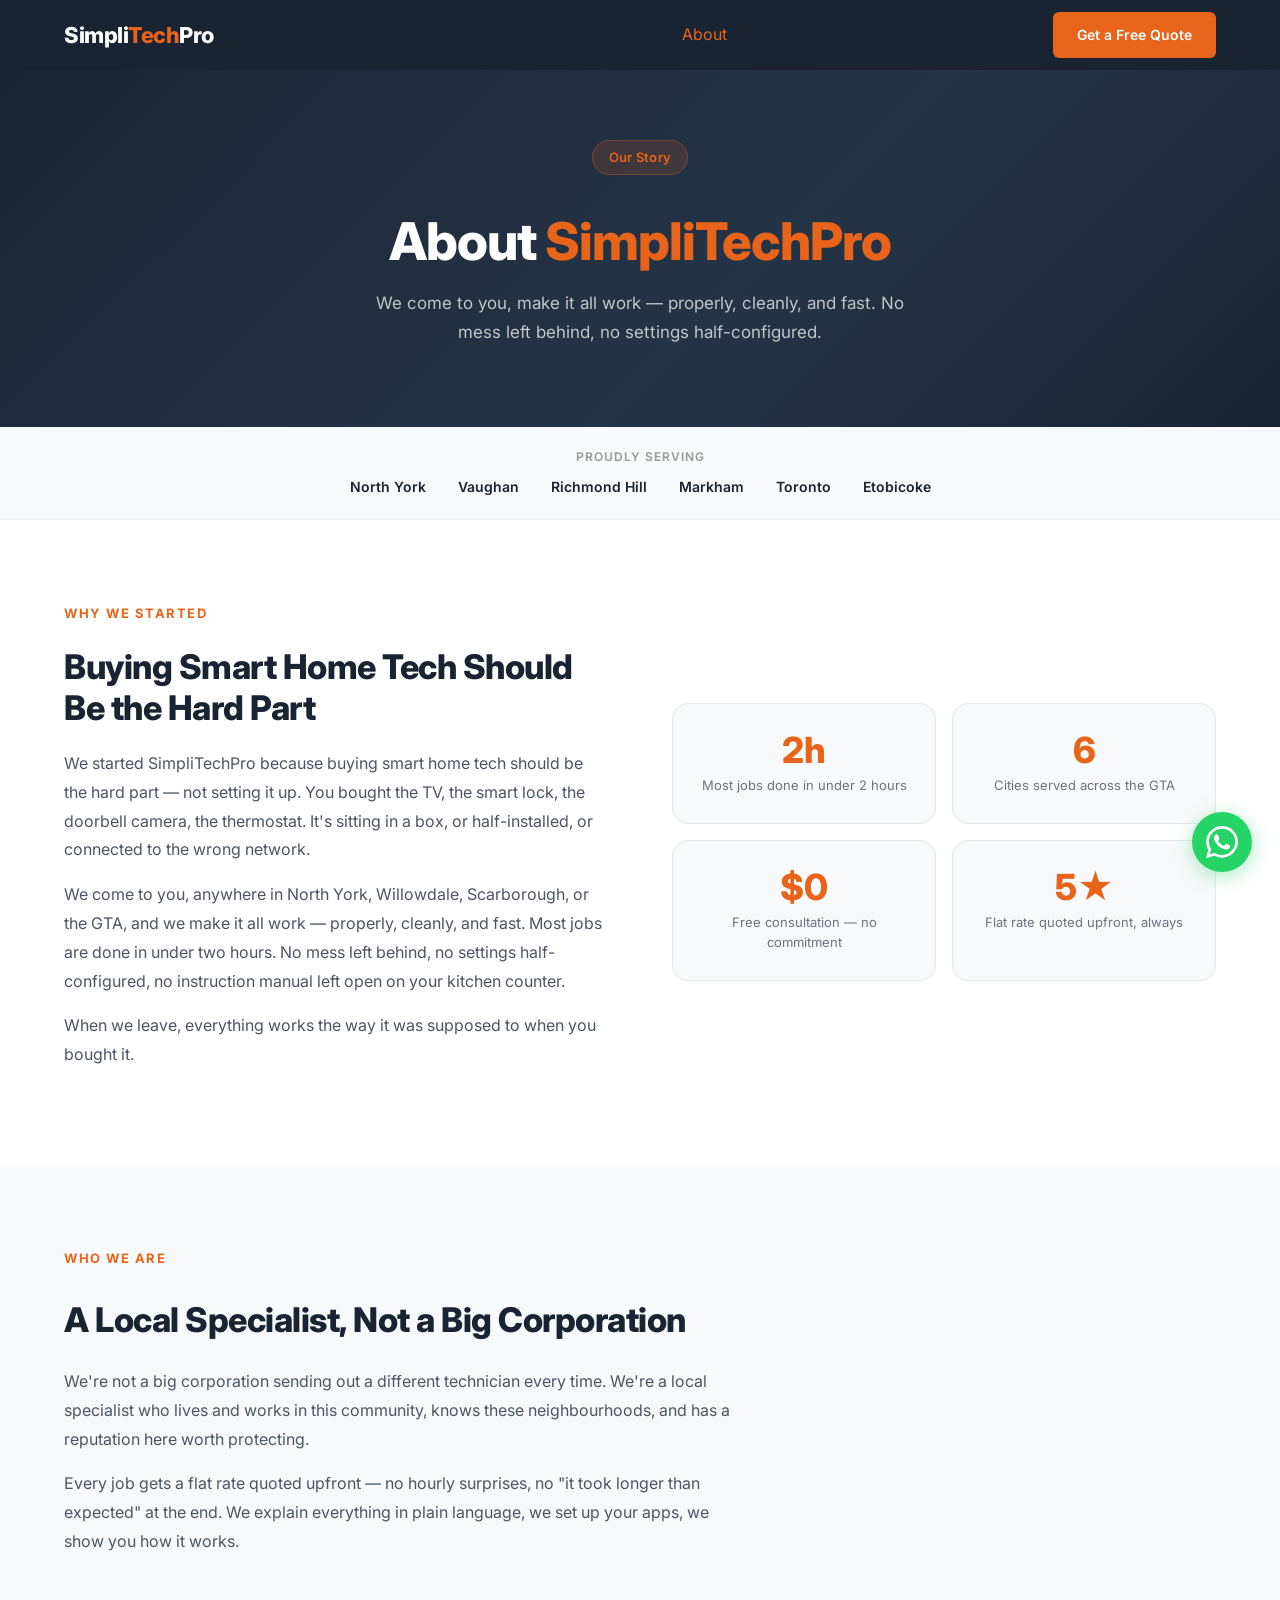
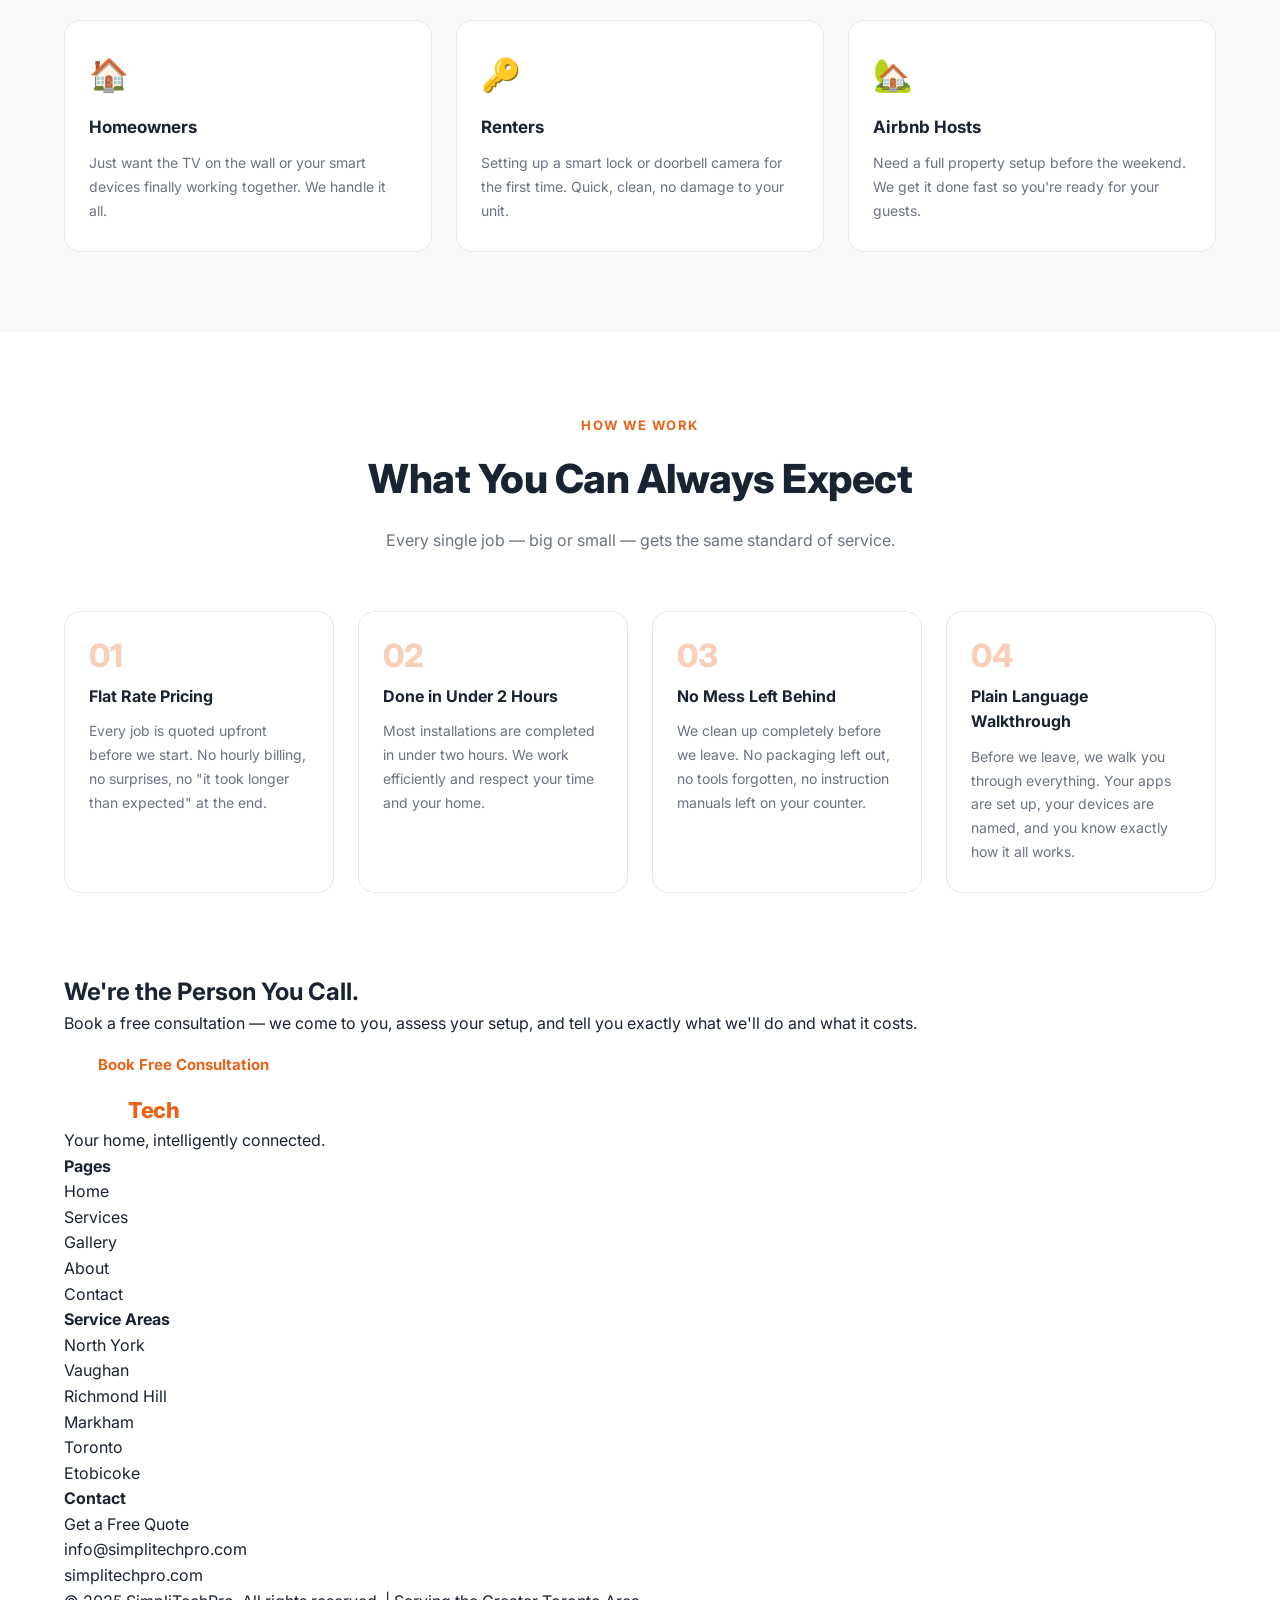
==== about.html @ 8b9590c9 "initial website build" ====
<!DOCTYPE html>
<html lang="en">
<head>
  <meta charset="UTF-8" />
  <meta name="viewport" content="width=device-width, initial-scale=1.0" />
  <title>About Us | SimpliTechPro — Smart Home Installation GTA</title>
  <meta name="description" content="SimpliTechPro is a local smart home installation specialist serving North York, Vaughan, Richmond Hill, Markham, Toronto and Etobicoke. Flat rate pricing, same-week service, no mess left behind." />
  <meta name="keywords" content="smart home installer North York, local smart home technician GTA, smart home setup Toronto, home automation specialist Vaughan" />
  <meta name="robots" content="index, follow" />
  <link rel="canonical" href="https://simplitechpro.com/about.html" />

  <!-- Open Graph -->
  <meta property="og:title" content="About SimpliTechPro | Smart Home Installation GTA" />
  <meta property="og:description" content="Local smart home installation specialist. Flat rate pricing, same-week service, no mess left behind." />
  <meta property="og:url" content="https://simplitechpro.com/about.html" />
  <meta property="og:type" content="website" />

  <!-- Google Fonts -->
  <link rel="preconnect" href="https://fonts.googleapis.com" />
  <link rel="preconnect" href="https://fonts.gstatic.com" crossorigin />
  <link href="https://fonts.googleapis.com/css2?family=Inter:wght@300;400;500;600;700;800&display=swap" rel="stylesheet" />

  <!-- Stylesheet -->
  <link rel="stylesheet" href="style.css" />

  <!-- AOS -->
  <link rel="stylesheet" href="https://unpkg.com/aos@2.3.1/dist/aos.css" />

  <!-- Google Analytics GA4 -->
  <script async src="https://www.googletagmanager.com/gtag/js?id=G-08TB02DB9P"></script>
  <script>
    window.dataLayer = window.dataLayer || [];
    function gtag(){dataLayer.push(arguments);}
    gtag('js', new Date());
    gtag('config', 'G-08TB02DB9P');
  </script>

  <!-- Local Business Schema -->
  <script type="application/ld+json">
  {
    "@context": "https://schema.org",
    "@type": "LocalBusiness",
    "name": "SimpliTechPro",
    "description": "Local smart home installation specialist serving North York, Vaughan, Richmond Hill, Markham, Toronto and Etobicoke.",
    "url": "https://simplitechpro.com",
    "telephone": "[ADD YOUR PHONE NUMBER]",
    "areaServed": ["North York","Vaughan","Richmond Hill","Markham","Toronto","Etobicoke"],
    "serviceType": "Smart Home Installation",
    "priceRange": "$$"
  }
  </script>
</head>

<body>

  <!-- ==================== NAVIGATION ==================== -->
  <header class="navbar">
    <div class="container nav-inner">
      <a href="index.html" class="logo">Simpli<span>Tech</span>Pro</a>
      <nav>
        <ul class="nav-links" id="navLinks">
          <li><a href="index.html">Home</a></li>
          <li><a href="services.html">Services</a></li>
          <li><a href="gallery.html">Gallery</a></li>
          <li><a href="about.html" class="active">About</a></li>
          <li><a href="contact.html">Contact</a></li>
        </ul>
      </nav>
      <a href="contact.html" class="btn btn-nav">Get a Free Quote</a>
      <button class="hamburger" id="hamburger" aria-label="Open menu">
        <span></span><span></span><span></span>
      </button>
    </div>
  </header>

  <!-- ==================== PAGE HERO ==================== -->
  <section class="page-hero">
    <div class="container page-hero-inner">
      <span class="hero-badge">Our Story</span>
      <h1>About <span class="accent">SimpliTechPro</span></h1>
      <p>We come to you, make it all work — properly, cleanly, and fast. No mess left behind, no settings half-configured.</p>
    </div>
  </section>

  <!-- ==================== AREAS STRIP ==================== -->
  <section class="areas">
    <div class="container">
      <p class="areas-label">Proudly Serving</p>
      <div class="areas-list">
        <span>North York</span>
        <span>Vaughan</span>
        <span>Richmond Hill</span>
        <span>Markham</span>
        <span>Toronto</span>
        <span>Etobicoke</span>
      </div>
    </div>
  </section>

  <!-- ==================== OUR STORY ==================== -->
  <section class="about-story">
    <div class="container">
      <div class="about-grid" data-aos="fade-up">

        <div class="about-text">
          <span class="section-tag">Why We Started</span>
          <h2>Buying Smart Home Tech Should Be the Hard Part</h2>
          <p>We started SimpliTechPro because buying smart home tech should be the hard part — not setting it up. You bought the TV, the smart lock, the doorbell camera, the thermostat. It's sitting in a box, or half-installed, or connected to the wrong network.</p>
          <p>We come to you, anywhere in North York, Willowdale, Scarborough, or the GTA, and we make it all work — properly, cleanly, and fast. Most jobs are done in under two hours. No mess left behind, no settings half-configured, no instruction manual left open on your kitchen counter.</p>
          <p>When we leave, everything works the way it was supposed to when you bought it.</p>
        </div>

        <div class="about-stats" data-aos="fade-up" data-aos-delay="100">
          <div class="stat-card">
            <div class="stat-number">2h</div>
            <div class="stat-label">Most jobs done in under 2 hours</div>
          </div>
          <div class="stat-card">
            <div class="stat-number">6</div>
            <div class="stat-label">Cities served across the GTA</div>
          </div>
          <div class="stat-card">
            <div class="stat-number">$0</div>
            <div class="stat-label">Free consultation — no commitment</div>
          </div>
          <div class="stat-card">
            <div class="stat-number">5★</div>
            <div class="stat-label">Flat rate quoted upfront, always</div>
          </div>
        </div>

      </div>
    </div>
  </section>

  <!-- ==================== WHO WE ARE ==================== -->
  <section class="about-who">
    <div class="container">
      <div class="about-who-inner" data-aos="fade-up">
        <div class="about-who-text">
          <span class="section-tag">Who We Are</span>
          <h2>A Local Specialist, Not a Big Corporation</h2>
          <p>We're not a big corporation sending out a different technician every time. We're a local specialist who lives and works in this community, knows these neighbourhoods, and has a reputation here worth protecting.</p>
          <p>Every job gets a flat rate quoted upfront — no hourly surprises, no "it took longer than expected" at the end. We explain everything in plain language, we set up your apps, we show you how it works.</p>
        </div>
        <div class="about-who-cards">
          <div class="who-card" data-aos="fade-up" data-aos-delay="100">
            <div class="who-icon">🏠</div>
            <h3>Homeowners</h3>
            <p>Just want the TV on the wall or your smart devices finally working together. We handle it all.</p>
          </div>
          <div class="who-card" data-aos="fade-up" data-aos-delay="200">
            <div class="who-icon">🔑</div>
            <h3>Renters</h3>
            <p>Setting up a smart lock or doorbell camera for the first time. Quick, clean, no damage to your unit.</p>
          </div>
          <div class="who-card" data-aos="fade-up" data-aos-delay="300">
            <div class="who-icon">🏡</div>
            <h3>Airbnb Hosts</h3>
            <p>Need a full property setup before the weekend. We get it done fast so you're ready for your guests.</p>
          </div>
        </div>
      </div>
    </div>
  </section>

  <!-- ==================== VALUES ==================== -->
  <section class="about-values">
    <div class="container">
      <div class="section-header">
        <span class="section-tag">How We Work</span>
        <h2>What You Can Always Expect</h2>
        <p>Every single job — big or small — gets the same standard of service.</p>
      </div>
      <div class="values-grid">
        <div class="value-card" data-aos="fade-up">
          <div class="value-num">01</div>
          <h3>Flat Rate Pricing</h3>
          <p>Every job is quoted upfront before we start. No hourly billing, no surprises, no "it took longer than expected" at the end.</p>
        </div>
        <div class="value-card" data-aos="fade-up" data-aos-delay="100">
          <div class="value-num">02</div>
          <h3>Done in Under 2 Hours</h3>
          <p>Most installations are completed in under two hours. We work efficiently and respect your time and your home.</p>
        </div>
        <div class="value-card" data-aos="fade-up" data-aos-delay="200">
          <div class="value-num">03</div>
          <h3>No Mess Left Behind</h3>
          <p>We clean up completely before we leave. No packaging left out, no tools forgotten, no instruction manuals left on your counter.</p>
        </div>
        <div class="value-card" data-aos="fade-up" data-aos-delay="300">
          <div class="value-num">04</div>
          <h3>Plain Language Walkthrough</h3>
          <p>Before we leave, we walk you through everything. Your apps are set up, your devices are named, and you know exactly how it all works.</p>
        </div>
      </div>
    </div>
  </section>

  <!-- ==================== CTA BANNER ==================== -->
  <section class="cta-banner">
    <div class="container cta-inner">
      <div>
        <h2>We're the Person You Call.</h2>
        <p>Book a free consultation — we come to you, assess your setup, and tell you exactly what we'll do and what it costs.</p>
      </div>
      <a href="contact.html" class="btn btn-white">Book Free Consultation</a>
    </div>
  </section>

  <!-- ==================== FOOTER ==================== -->
  <footer class="footer">
    <div class="container footer-inner">
      <div class="footer-brand">
        <div class="logo">Simpli<span>Tech</span>Pro</div>
        <p>Your home, intelligently connected.</p>
      </div>
      <div class="footer-links">
        <h4>Pages</h4>
        <ul>
          <li><a href="index.html">Home</a></li>
          <li><a href="services.html">Services</a></li>
          <li><a href="gallery.html">Gallery</a></li>
          <li><a href="about.html">About</a></li>
          <li><a href="contact.html">Contact</a></li>
        </ul>
      </div>
      <div class="footer-areas">
        <h4>Service Areas</h4>
        <ul>
          <li>North York</li>
          <li>Vaughan</li>
          <li>Richmond Hill</li>
          <li>Markham</li>
          <li>Toronto</li>
          <li>Etobicoke</li>
        </ul>
      </div>
      <div class="footer-contact">
        <h4>Contact</h4>
        <p><a href="contact.html">Get a Free Quote</a></p>
        <p><a href="mailto:info@simplitechpro.com">info@simplitechpro.com</a></p>
        <p>simplitechpro.com</p>
      </div>
    </div>
    <div class="footer-bottom">
      <div class="container">
        <p>© 2025 SimpliTechPro. All rights reserved. | Serving the Greater Toronto Area</p>
      </div>
    </div>
  </footer>

  <script src="https://unpkg.com/aos@2.3.1/dist/aos.js"></script>
  <script>AOS.init({ duration: 700, once: true });</script>

  <!-- WhatsApp Float Button -->
  <a href="https://wa.me/16478048245?text=Hi%20SimpliTechPro!%20I%27d%20like%20to%20get%20a%20free%20quote." class="whatsapp-float" target="_blank" aria-label="Chat on WhatsApp">
    <svg xmlns="http://www.w3.org/2000/svg" viewBox="0 0 24 24">
      <path d="M17.472 14.382c-.297-.149-1.758-.867-2.03-.967-.273-.099-.471-.148-.67.15-.197.297-.767.966-.94 1.164-.173.199-.347.223-.644.075-.297-.15-1.255-.463-2.39-1.475-.883-.788-1.48-1.761-1.653-2.059-.173-.297-.018-.458.13-.606.134-.133.298-.347.446-.52.149-.174.198-.298.298-.497.099-.198.05-.371-.025-.52-.075-.149-.669-1.612-.916-2.207-.242-.579-.487-.5-.669-.51-.173-.008-.371-.01-.57-.01-.198 0-.52.074-.792.372-.272.297-1.04 1.016-1.04 2.479 0 1.462 1.065 2.875 1.213 3.074.149.198 2.096 3.2 5.077 4.487.709.306 1.262.489 1.694.625.712.227 1.36.195 1.871.118.571-.085 1.758-.719 2.006-1.413.248-.694.248-1.289.173-1.413-.074-.124-.272-.198-.57-.347m-5.421 7.403h-.004a9.87 9.87 0 01-5.031-1.378l-.361-.214-3.741.982.998-3.648-.235-.374a9.86 9.86 0 01-1.51-5.26c.001-5.45 4.436-9.884 9.888-9.884 2.64 0 5.122 1.03 6.988 2.898a9.825 9.825 0 012.893 6.994c-.003 5.45-4.437 9.884-9.885 9.884m8.413-18.297A11.815 11.815 0 0012.05 0C5.495 0 .16 5.335.157 11.892c0 2.096.547 4.142 1.588 5.945L.057 24l6.305-1.654a11.882 11.882 0 005.683 1.448h.005c6.554 0 11.89-5.335 11.893-11.893a11.821 11.821 0 00-3.48-8.413z"/>
    </svg>
  </a>
  <div class="whatsapp-tooltip">Chat with us on WhatsApp</div>

  <script src="script.js"></script>

</body>
</html>
---- style.css ----
/* =============================================
   SimpliTechPro — Main Stylesheet
   Colors: Navy #1a2332 | Orange #E8641A
   Font: Inter (Google Fonts)
============================================= */

/* ── RESET & BASE ── */
*, *::before, *::after {
  box-sizing: border-box;
  margin: 0;
  padding: 0;
}

html {
  scroll-behavior: smooth;
}

body {
  font-family: 'Inter', sans-serif;
  background-color: #ffffff;
  color: #1a2332;
  line-height: 1.6;
  font-size: 16px;
}

a {
  text-decoration: none;
  color: inherit;
}

ul {
  list-style: none;
}

img {
  max-width: 100%;
  display: block;
}

/* ── CONTAINER ── */
.container {
  max-width: 1200px;
  margin: 0 auto;
  padding: 0 24px;
}

/* ── BUTTONS ── */
.btn {
  display: inline-block;
  padding: 14px 32px;
  border-radius: 8px;
  font-weight: 600;
  font-size: 15px;
  cursor: pointer;
  transition: all 0.3s ease;
  border: 2px solid transparent;
}

.btn-primary {
  background-color: #E8641A;
  color: #ffffff;
  border-color: #E8641A;
}

.btn-primary:hover {
  background-color: #cf5715;
  border-color: #cf5715;
  transform: translateY(-2px);
  box-shadow: 0 8px 24px rgba(232, 100, 26, 0.35);
}

.btn-outline {
  background-color: transparent;
  color: #ffffff;
  border-color: rgba(255,255,255,0.6);
}

.btn-outline:hover {
  background-color: rgba(255,255,255,0.1);
  border-color: #ffffff;
  transform: translateY(-2px);
}

.btn-nav {
  background-color: #E8641A;
  color: #ffffff;
  padding: 10px 22px;
  font-size: 14px;
  border-radius: 6px;
}

.btn-nav:hover {
  background-color: #cf5715;
  transform: translateY(-1px);
}

.btn-white {
  background-color: #ffffff;
  color: #E8641A;
  border-color: #ffffff;
  font-weight: 700;
}

.btn-white:hover {
  background-color: #f5f5f5;
  transform: translateY(-2px);
  box-shadow: 0 8px 24px rgba(0,0,0,0.15);
}

/* ── NAVBAR ── */
.navbar {
  position: fixed;
  top: 0;
  left: 0;
  right: 0;
  z-index: 1000;
  background-color: #1a2332;
  padding: 12px 0;
  transition: box-shadow 0.3s ease;
  overflow: visible;
}

.navbar.scrolled {
  box-shadow: 0 4px 24px rgba(0,0,0,0.3);
}

.nav-inner {
  display: flex;
  align-items: center;
  justify-content: space-between;
  gap: 24px;
}

.logo {
  font-size: 22px;
  font-weight: 800;
  color: #ffffff;
  letter-spacing: -0.5px;
}

.logo span {
  color: #E8641A;
}

.nav-links {
  display: flex;
  align-items: center;
  gap: 32px;
}

.nav-links {
  display: flex;
  align-items: center;
  gap: 20px;
}

.nav-links a:hover,
.nav-links a.active {
  color: #E8641A;
}

/* Hamburger */
.hamburger {
  display: none;
  flex-direction: column;
  gap: 5px;
  background: none;
  border: none;
  cursor: pointer;
  padding: 4px;
}

.hamburger span {
  display: block;
  width: 24px;
  height: 2px;
  background-color: #ffffff;
  border-radius: 2px;
  transition: all 0.3s ease;
}

.hamburger.active span:nth-child(1) {
  transform: translateY(7px) rotate(45deg);
}
.hamburger.active span:nth-child(2) {
  opacity: 0;
}
.hamburger.active span:nth-child(3) {
  transform: translateY(-7px) rotate(-45deg);
}

/* ── HERO ── */
.hero {
  background: linear-gradient(135deg, #1a2332 0%, #243447 60%, #1a2332 100%);
  padding: 140px 0 80px;
  min-height: 100vh;
  display: flex;
  align-items: center;
}

.hero-inner {
  display: grid;
  grid-template-columns: 1fr 1fr;
  gap: 60px;
  align-items: center;
}

.hero-badge {
  display: inline-block;
  background-color: rgba(232, 100, 26, 0.15);
  color: #E8641A;
  border: 1px solid rgba(232, 100, 26, 0.3);
  padding: 6px 16px;
  border-radius: 100px;
  font-size: 13px;
  font-weight: 600;
  margin-bottom: 20px;
  letter-spacing: 0.3px;
}

.hero h1 {
  font-size: clamp(36px, 5vw, 58px);
  font-weight: 800;
  color: #ffffff;
  line-height: 1.15;
  margin-bottom: 20px;
  letter-spacing: -1px;
}

.accent {
  color: #E8641A;
}

.hero-sub {
  font-size: 17px;
  color: rgba(255,255,255,0.72);
  margin-bottom: 32px;
  max-width: 480px;
  line-height: 1.7;
}

.hero-btns {
  display: flex;
  gap: 16px;
  flex-wrap: wrap;
  margin-bottom: 32px;
}

.hero-trust {
  display: flex;
  gap: 20px;
  flex-wrap: wrap;
}

.hero-trust span {
  font-size: 13px;
  color: rgba(255,255,255,0.6);
  font-weight: 500;
}

/* Hero Graphic Card */
.hero-graphic {
  display: flex;
  justify-content: center;
  align-items: center;
}

.graphic-card {
  background: rgba(255,255,255,0.05);
  border: 1px solid rgba(255,255,255,0.12);
  border-radius: 20px;
  padding: 36px;
  width: 100%;
  max-width: 340px;
  backdrop-filter: blur(10px);
}

.graphic-icon {
  font-size: 40px;
  margin-bottom: 8px;
}

.graphic-label {
  font-size: 13px;
  color: rgba(255,255,255,0.5);
  margin-bottom: 20px;
  font-weight: 500;
  text-transform: uppercase;
  letter-spacing: 0.5px;
}

.graphic-items {
  display: flex;
  flex-direction: column;
  gap: 12px;
}

.g-item {
  display: flex;
  align-items: center;
  justify-content: space-between;
  background: rgba(255,255,255,0.06);
  border-radius: 10px;
  padding: 12px 16px;
  font-size: 14px;
  color: rgba(255,255,255,0.85);
  font-weight: 500;
}

.tag {
  background-color: rgba(232, 100, 26, 0.2);
  color: #E8641A;
  font-size: 11px;
  font-weight: 700;
  padding: 3px 10px;
  border-radius: 100px;
}

/* ── SERVICE AREAS STRIP ── */
.areas {
  background-color: #f8f9fa;
  padding: 20px 0;
  border-bottom: 1px solid #eee;
}

.areas-label {
  font-size: 12px;
  font-weight: 600;
  color: #999;
  text-transform: uppercase;
  letter-spacing: 1px;
  margin-bottom: 10px;
  text-align: center;
}

.areas-list {
  display: flex;
  justify-content: center;
  flex-wrap: wrap;
  gap: 12px 32px;
}

.areas-list span {
  font-size: 14px;
  font-weight: 600;
  color: #1a2332;
}

/* ── SECTION SHARED STYLES ── */
.section-header {
  text-align: center;
  max-width: 600px;
  margin: 0 auto 56px;
}

.section-tag {
  display: inline-block;
  color: #E8641A;
  font-size: 13px;
  font-weight: 700;
  text-transform: uppercase;
  letter-spacing: 1.5px;
  margin-bottom: 12px;
}

.section-header h2 {
  font-size: clamp(28px, 4vw, 40px);
  font-weight: 800;
  color: #1a2332;
  margin-bottom: 16px;
  letter-spacing: -0.5px;
}

.section-header p {
  font-size: 16px;
  color: #6b7280;
  line-height: 1.7;
}

/* ── SERVICES ── */
.services {
  padding: 100px 0;
  background-color: #ffffff;
}

.services-grid {
  display: grid;
  grid-template-columns: repeat(3, 1fr);
  gap: 28px;
  align-items: start;
}



.service-card {
  background: #ffffff;
  border: 1px solid #e5e7eb;
  border-radius: 16px;
  padding: 32px 28px;
  transition: all 0.3s ease;
  position: relative;
  overflow: hidden;
  display: flex;
  flex-direction: column;
  height: auto;
  min-height: unset;
}

.service-card::before {
  content: '';
  position: absolute;
  top: 0;
  left: 0;
  right: 0;
  height: 3px;
  background: linear-gradient(90deg, #E8641A, #ff8c42);
  transform: scaleX(0);
  transition: transform 0.3s ease;
}

.service-card:hover {
  transform: translateY(-6px);
  box-shadow: 0 20px 48px rgba(26, 35, 50, 0.12);
  border-color: transparent;
}

.service-card:hover::before {
  transform: scaleX(1);
}

.service-icon {
  font-size: 36px;
  margin-bottom: 16px;
}

.service-card h3 {
  font-size: 18px;
  font-weight: 700;
  color: #1a2332;
  margin-bottom: 10px;
}

.service-card p {
  font-size: 14px;
  color: #6b7280;
  line-height: 1.7;
  margin-bottom: 16px;
}

.card-link {
  font-size: 14px;
  font-weight: 600;
  color: #E8641A;
  transition: gap 0.2s;
}

.card-link:hover {
  color: #cf5715;
}

.section-cta {
  text-align: center;
  margin-top: 48px;
}

/* ── WHY US ── */
.why {
  padding: 100px 0;
  background-color: #f8f9fa;
}

.why-grid {
  display: grid;
  grid-template-columns: repeat(4, 1fr);
  gap: 28px;
}

.why-card {
  background: #ffffff;
  border-radius: 16px;
  padding: 32px 24px;
  border: 1px solid #e5e7eb;
  transitio
}

/* ── RESPONSIVE — TABLET ── */
@media (max-width: 1024px) {
  .services-grid {
    grid-template-columns: repeat(2, 1fr);
    align-items: start;
  }

  .why-grid {
    grid-template-columns: repeat(2, 1fr);
  }

  .footer-inner {
    grid-template-columns: 1fr 1fr;
    gap: 36px;
  }
}

/* ── RESPONSIVE — MOBILE ── */
@media (max-width: 768px) {
  /* Navbar */
  .nav-links {
    display: none;
    position: absolute;
    top: 100%;
    left: 0;
    right: 0;
    background-color: #1a2332;
    flex-direction: column;
    padding: 24px;
    gap: 20px;
    border-top: 1px solid rgba(255,255,255,0.08);
    z-index: 999;
  }

  .nav-links.open {
    display: flex;
  }

  .hamburger {
    display: flex;
  }

  .btn-nav {
    display: none;
  }

  /* Hero */
  .hero {
    padding: 120px 0 60px;
    min-height: auto;
  }

  .hero-inner {
    grid-template-columns: 1fr;
    gap: 40px;
    text-align: center;
  }

  .hero-sub {
    margin: 0 auto 32px;
  }

  .hero-btns {
    justify-content: center;
  }

  .hero-trust {
    justify-content: center;
  }

  .hero-graphic {
    order: 1;
  }

  .graphic-card {
    max-width: 280px;
  }

  /* Services */
  .services-grid {
    grid-template-columns: repeat(2, 1fr);
    align-items: start;
  }

  /* Why */
  .why-grid {
    grid-template-columns: 1fr;
  }

  /* CTA */
  .cta-inner {
    flex-direction: column;
    text-align: center;
  }

  /* Footer */
  .footer-inner {
    grid-template-columns: 1fr;
    gap: 32px;
  }
}
/* ==================== SERVICES PAGE ==================== */
.page-hero {
  background: linear-gradient(135deg, #1a2332 0%, #243447 60%, #1a2332 100%);
  padding: 140px 0 80px;
  text-align: center;
}
.page-hero-inner { max-width: 700px; margin: 0 auto; }
.page-hero h1 { font-size: clamp(32px, 5vw, 52px); font-weight: 800; color: #ffffff; line-height: 1.2; margin: 16px 0 16px; letter-spacing: -1px; }
.page-hero p { font-size: 17px; color: rgba(255,255,255,0.72); line-height: 1.7; max-width: 560px; margin: 0 auto; }
.services-detail { padding: 80px 0; }
.svc-block { display: grid; grid-template-columns: 80px 1fr; gap: 32px; align-items: flex-start; padding: 48px 0; }
.svc-block-icon { font-size: 52px; line-height: 1; padding-top: 6px; }
.svc-block-content h2 { font-size: 28px; font-weight: 800; color: #1a2332; margin-bottom: 14px; letter-spacing: -0.5px; }
.svc-block-content > p { font-size: 16px; color: #4b5563; line-height: 1.8; margin-bottom: 28px; max-width: 680px; }
.svc-meta { display: grid; grid-template-columns: 1fr 1fr; gap: 32px; margin-bottom: 28px; background: #f8f9fa; border-radius: 14px; padding: 24px 28px; }
.svc-meta h4 { font-size: 12px; font-weight: 700; color: #9ca3af; text-transform: uppercase; letter-spacing: 1px; margin-bottom: 14px; }
.svc-list { list-style: none; display: flex; flex-direction: column; gap: 8px; }
.svc-list li { font-size: 14px; color: #374151; padding-left: 20px; position: relative; line-height: 1.5; }
.svc-list li::before { content: '✓'; position: absolute; left: 0; color: #E8641A; font-weight: 700; }
.brand-tags { display: flex; flex-wrap: wrap; gap: 8px; }
.brand-tags span { background: #ffffff; border: 1px solid #e5e7eb; color: #374151; font-size: 12px; font-weight: 600; padding: 5px 12px; border-radius: 100px; }
.svc-divider { height: 1px; background: #e5e7eb; width: 100%; }

@media (max-width: 768px) {
  .svc-block { grid-template-columns: 1fr; gap: 16px; }
  .svc-block-icon { font-size: 40px; }
  .svc-meta { grid-template-columns: 1fr; gap: 20px; }
}

/* ==================== SERVICES PAGE ==================== */
.page-hero {
  background: linear-gradient(135deg, #1a2332 0%, #243447 60%, #1a2332 100%);
  padding: 140px 0 80px;
  text-align: center;
}
.page-hero-inner { max-width: 700px; margin: 0 auto; }
.page-hero h1 { font-size: clamp(32px, 5vw, 52px); font-weight: 800; color: #ffffff; line-height: 1.2; margin: 16px 0 16px; letter-spacing: -1px; }
.page-hero p { font-size: 17px; color: rgba(255,255,255,0.72); line-height: 1.7; max-width: 560px; margin: 0 auto; }
.services-detail { padding: 80px 0; }
.svc-block { display: grid; grid-template-columns: 80px 1fr; gap: 32px; align-items: flex-start; padding: 48px 0; }
.svc-block-icon { font-size: 52px; line-height: 1; padding-top: 6px; }
.svc-block-content h2 { font-size: 28px; font-weight: 800; color: #1a2332; margin-bottom: 14px; letter-spacing: -0.5px; }
.svc-block-content > p { font-size: 16px; color: #4b5563; line-height: 1.8; margin-bottom: 28px; max-width: 680px; }
.svc-meta { display: grid; grid-template-columns: 1fr 1fr; gap: 32px; margin-bottom: 28px; background: #f8f9fa; border-radius: 14px; padding: 24px 28px; }
.svc-meta h4 { font-size: 12px; font-weight: 700; color: #9ca3af; text-transform: uppercase; letter-spacing: 1px; margin-bottom: 14px; }
.svc-list { list-style: none; display: flex; flex-direction: column; gap: 8px; }
.svc-list li { font-size: 14px; color: #374151; padding-left: 20px; position: relative; line-height: 1.5; }
.svc-list li::before { content: '✓'; position: absolute; left: 0; color: #E8641A; font-weight: 700; }
.brand-tags { display: flex; flex-wrap: wrap; gap: 8px; }
.brand-tags span { background: #ffffff; border: 1px solid #e5e7eb; color: #374151; font-size: 12px; font-weight: 600; padding: 5px 12px; border-radius: 100px; }
.svc-divider { height: 1px; background: #e5e7eb; width: 100%; }

@media (max-width: 768px) {
  .svc-block { grid-template-columns: 1fr; gap: 16px; }
  .svc-block-icon { font-size: 40px; }
  .svc-meta { grid-template-columns: 1fr; gap: 20px; }
}
/* ==================== ABOUT PAGE ==================== */
.about-story {
  padding: 80px 0;
  background: #ffffff;
}

.about-grid {
  display: grid;
  grid-template-columns: 1fr 1fr;
  gap: 64px;
  align-items: center;
}

.about-text h2 {
  font-size: clamp(24px, 3vw, 34px);
  font-weight: 800;
  color: #1a2332;
  margin: 12px 0 20px;
  letter-spacing: -0.5px;
  line-height: 1.2;
}

.about-text p {
  font-size: 16px;
  color: #4b5563;
  line-height: 1.8;
  margin-bottom: 16px;
}

.about-stats {
  display: grid;
  grid-template-columns: 1fr 1fr;
  gap: 16px;
}

.stat-card {
  background: #f8f9fa;
  border: 1px solid #e5e7eb;
  border-radius: 16px;
  padding: 28px 24px;
  text-align: center;
  transition: transform 0.3s ease;
}

.stat-card:hover {
  transform: translateY(-4px);
}

.stat-number {
  font-size: 36px;
  font-weight: 800;
  color: #E8641A;
  margin-bottom: 8px;
  line-height: 1;
}

.stat-label {
  font-size: 13px;
  color: #6b7280;
  line-height: 1.5;
}

.about-who {
  padding: 80px 0;
  background: #f8f9fa;
}

.about-who-inner {
  display: flex;
  flex-direction: column;
  gap: 48px;
}

.about-who-text h2 {
  font-size: clamp(24px, 3vw, 34px);
  font-weight: 800;
  color: #1a2332;
  margin: 12px 0 20px;
  letter-spacing: -0.5px;
}

.about-who-text p {
  font-size: 16px;
  color: #4b5563;
  line-height: 1.8;
  margin-bottom: 16px;
  max-width: 680px;
}

.about-who-cards {
  display: grid;
  grid-template-columns: repeat(3, 1fr);
  gap: 24px;
}

.who-card {
  background: #ffffff;
  border: 1px solid #e5e7eb;
  border-radius: 16px;
  padding: 28px 24px;
  transition: all 0.3s ease;
}

.who-card:hover {
  transform: translateY(-4px);
  box-shadow: 0 12px 32px rgba(26,35,50,0.08);
}

.who-icon {
  font-size: 32px;
  margin-bottom: 14px;
}

.who-card h3 {
  font-size: 17px;
  font-weight: 700;
  color: #1a2332;
  margin-bottom: 10px;
}

.who-card p {
  font-size: 14px;
  color: #6b7280;
  line-height: 1.7;
}

.about-values {
  padding: 80px 0;
  background: #ffffff;
}

.values-grid {
  display: grid;
  grid-template-columns: repeat(4, 1fr);
  gap: 24px;
}

.value-card {
  border: 1px solid #e5e7eb;
  border-radius: 16px;
  padding: 28px 24px;
  transition: all 0.3s ease;
}

.value-card:hover {
  transform: translateY(-4px);
  box-shadow: 0 12px 32px rgba(26,35,50,0.08);
}

.value-num {
  font-size: 32px;
  font-weight: 800;
  color: #E8641A;
  opacity: 0.3;
  margin-bottom: 12px;
  line-height: 1;
}

.value-card h3 {
  font-size: 16px;
  font-weight: 700;
  color: #1a2332;
  margin-bottom: 10px;
}

.value-card p {
  font-size: 14px;
  color: #6b7280;
  line-height: 1.7;
}

@media (max-width: 1024px) {
  .values-grid {
    grid-template-columns: repeat(2, 1fr);
  }
}

@media (max-width: 768px) {
  .about-grid {
    grid-template-columns: 1fr;
    gap: 40px;
  }

  .about-stats {
    grid-template-columns: 1fr 1fr;
  }

  .about-who-cards {
    grid-template-columns: 1fr;
  }

  .values-grid {
    grid-template-columns: 1fr;
  }
}

/* ==================== CONTACT / QUOTE WIZARD ==================== */
.quote-section {
  min-height: 100vh;
  background: #f8f9fa;
  padding: 100px 0 60px;
  display: flex;
  align-items: flex-start;
  justify-content: center;
}

.quote-wrap {
  background: #ffffff;
  border-radius: 20px;
  border: 1px solid #e5e7eb;
  padding: 48px;
  width: 100%;
  max-width: 680px;
  margin: 0 24px;
  box-shadow: 0 8px 40px rgba(26,35,50,0.08);
}

/* Progress bar */
.progress-bar-wrap {
  height: 4px;
  background: #e5e7eb;
  border-radius: 100px;
  margin-bottom: 40px;
  overflow: hidden;
}

.progress-bar {
  height: 100%;
  background: linear-gradient(90deg, #E8641A, #ff8c42);
  border-radius: 100px;
  width: 10%;
  transition: width 0.5s ease;
}

/* Steps */
.quote-step { display: none; }
.quote-step.active { display: block; }

/* Step header */
.step-header { margin-bottom: 32px; }
.step-tag {
  display: inline-block;
  background: rgba(232,100,26,0.1);
  color: #E8641A;
  font-size: 12px;
  font-weight: 700;
  padding: 4px 14px;
  border-radius: 100px;
  margin-bottom: 14px;
  text-transform: uppercase;
  letter-spacing: 0.5px;
}

.step-header h1 {
  font-size: clamp(24px, 4vw, 34px);
  font-weight: 800;
  color: #1a2332;
  margin-bottom: 10px;
  letter-spacing: -0.5px;
}

.step-header h2 {
  font-size: clamp(22px, 3vw, 28px);
  font-weight: 800;
  color: #1a2332;
  margin-bottom: 10px;
  letter-spacing: -0.5px;
}

.step-header p {
  font-size: 15px;
  color: #6b7280;
  line-height: 1.7;
}

/* Form elements */
.quote-form { display: flex; flex-direction: column; gap: 20px; }

.form-row {
  display: grid;
  grid-template-columns: 1fr 1fr;
  gap: 16px;
}

.form-group {
  display: flex;
  flex-direction: column;
  gap: 8px;
}

.form-group label {
  font-size: 14px;
  font-weight: 600;
  color: #374151;
}

.form-group input[type="text"],
.form-group input[type="tel"],
.form-group input[type="email"],
.form-group textarea {
  padding: 12px 16px;
  border: 1.5px solid #e5e7eb;
  border-radius: 10px;
  font-size: 15px;
  font-family: 'Inter', sans-serif;
  color: #1a2332;
  transition: border-color 0.2s;
  outline: none;
  width: 100%;
}

.form-group input:focus,
.form-group textarea:focus {
  border-color: #E8641A;
}

.required { color: #E8641A; }
.optional { color: #9ca3af; font-size: 12px; font-weight: 400; }

/* Contact method */
.contact-method-group {
  display: flex;
  gap: 12px;
  flex-wrap: wrap;
}

.method-option {
  display: flex;
  align-items: center;
  gap: 8px;
  cursor: pointer;
}

.method-option input[type="radio"] { display: none; }
.method-option input[type="checkbox"] { display: none; }

.method-option span {
  background: #f8f9fa;
  border: 1.5px solid #e5e7eb;
  border-radius: 8px;
  padding: 10px 20px;
  font-size: 14px;
  font-weight: 600;
  color: #374151;
  cursor: pointer;
  transition: all 0.2s;
}

.method-option input:checked + span {
  background: rgba(232,100,26,0.08);
  border-color: #E8641A;
  color: #E8641A;
}

/* Full width button */
.btn-full {
  width: 100%;
  text-align: center;
  padding: 16px;
  font-size: 16px;
  margin-top: 8px;
}

/* Skip link */
.skip-link {
  text-align: center;
  font-size: 13px;
  color: #9ca3af;
  text-decoration: underline;
  cursor: pointer;
  margin-top: 12px;
  transition: color 0.2s;
}

.skip-link:hover { color: #E8641A; }

/* Back button */
.step-nav { margin-top: 16px; }
.btn-back {
  background: none;
  border: none;
  font-size: 14px;
  color: #9ca3af;
  cursor: pointer;
  font-family: 'Inter', sans-serif;
  padding: 0;
  transition: color 0.2s;
}
.btn-back:hover { color: #1a2332; }

/* Form error */
.form-error {
  font-size: 13px;
  color: #dc2626;
  min-height: 18px;
}

/* Option cards (step 2) */
.option-cards {
  display: grid;
  grid-template-columns: 1fr 1fr;
  gap: 16px;
  margin-bottom: 24px;
}

.option-card {
  border: 2px solid #e5e7eb;
  border-radius: 16px;
  padding: 28px 24px;
  cursor: pointer;
  transition: all 0.2s;
  text-align: center;
}

.option-card:hover {
  border-color: #E8641A;
  background: rgba(232,100,26,0.03);
}

.option-card.selected {
  border-color: #E8641A;
  background: rgba(232,100,26,0.06);
}

.option-icon { font-size: 36px; margin-bottom: 12px; }

.option-card h3 {
  font-size: 16px;
  font-weight: 700;
  color: #1a2332;
  margin-bottom: 8px;
}

.option-card p {
  font-size: 13px;
  color: #6b7280;
  line-height: 1.6;
}

/* Quick message box */
.quick-message-box {
  display: none;
  margin-top: 24px;
  padding-top: 24px;
  border-top: 1px solid #e5e7eb;
}

/* Service selection grid */
.service-select-grid {
  display: grid;
  grid-template-columns: repeat(2, 1fr);
  gap: 14px;
}

.service-select-card {
  border: 2px solid #e5e7eb;
  border-radius: 14px;
  padding: 20px;
  cursor: pointer;
  transition: all 0.2s;
  position: relative;
}

.service-select-card:hover {
  border-color: #E8641A;
}

.service-select-card.selected {
  border-color: #E8641A;
  background: rgba(232,100,26,0.05);
}

.ss-icon { font-size: 28px; margin-bottom: 8px; }

.service-select-card h3 {
  font-size: 14px;
  font-weight: 700;
  color: #1a2332;
  margin-bottom: 4px;
}

.service-select-card p {
  font-size: 12px;
  color: #6b7280;
  line-height: 1.5;
}

.ss-check {
  position: absolute;
  top: 12px;
  right: 12px;
  width: 22px;
  height: 22px;
  background: #E8641A;
  color: #fff;
  border-radius: 50%;
  font-size: 12px;
  display: flex;
  align-items: center;
  justify-content: center;
  opacity: 0;
  transition: opacity 0.2s;
}

.service-select-card.selected .ss-check { opacity: 1; }

/* Pill selectors */
.pill-group {
  display: flex;
  flex-wrap: wrap;
  gap: 10px;
}

.pill {
  background: #f8f9fa;
  border: 1.5px solid #e5e7eb;
  border-radius: 100px;
  padding: 8px 18px;
  font-size: 13px;
  font-weight: 600;
  color: #374151;
  cursor: pointer;
  transition: all 0.2s;
}

.pill:hover { border-color: #E8641A; color: #E8641A; }

.pill.active {
  background: rgba(232,100,26,0.08);
  border-color: #E8641A;
  color: #E8641A;
}

/* Checkbox group */
.check-group {
  display: flex;
  flex-direction: column;
  gap: 10px;
}

.check-option {
  display: flex;
  align-items: center;
  gap: 10px;
  font-size: 14px;
  color: #374151;
  cursor: pointer;
}

.check-option input[type="checkbox"] {
  width: 18px;
  height: 18px;
  accent-color: #E8641A;
  cursor: pointer;
  flex-shrink: 0;
}

/* Thank you page */
.thankyou-wrap {
  text-align: center;
  padding: 20px 0;
}

.thankyou-icon {
  font-size: 64px;
  margin-bottom: 20px;
}

.thankyou-wrap h2 {
  font-size: 32px;
  font-weight: 800;
  color: #1a2332;
  margin-bottom: 16px;
}

.thankyou-main {
  font-size: 16px;
  color: #4b5563;
  line-height: 1.7;
  margin-bottom: 28px;
  max-width: 460px;
  margin-left: auto;
  margin-right: auto;
}

.thankyou-box {
  background: #f8f9fa;
  border-radius: 14px;
  padding: 24px 28px;
  display: flex;
  flex-direction: column;
  gap: 12px;
  text-align: left;
  max-width: 400px;
  margin: 0 auto;
}

.thankyou-box p {
  font-size: 14px;
  color: #374151;
  font-weight: 500;
}

/* Contact page mobile */
@media (max-width: 768px) {
  .quote-wrap { padding: 32px 24px; margin: 0 16px; }
  .form-row { grid-template-columns: 1fr; }
  .option-cards { grid-template-columns: 1fr; }
  .service-select-grid { grid-template-columns: 1fr; }
}

/* ── Upload box ── */
.upload-recommended {
  background: rgba(232,100,26,0.1);
  color: #E8641A;
  font-size: 11px;
  font-weight: 700;
  padding: 2px 10px;
  border-radius: 100px;
  margin-left: 8px;
  text-transform: uppercase;
  letter-spacing: 0.5px;
}

.field-hint {
  font-size: 12px;
  color: #9ca3af;
  margin-top: -4px;
  line-height: 1.5;
}

.upload-box {
  border: 2px dashed #e5e7eb;
  border-radius: 12px;
  padding: 28px;
  text-align: center;
  cursor: pointer;
  transition: all 0.2s;
  background: #f8f9fa;
}

.upload-box:hover {
  border-color: #E8641A;
  background: rgba(232,100,26,0.03);
}

.upload-icon { font-size: 28px; margin-bottom: 8px; }

.upload-text {
  font-size: 14px;
  font-weight: 600;
  color: #374151;
  margin-bottom: 4px;
}

.upload-sub { font-size: 12px; color: #9ca3af; }

.file-list {
  display: flex;
  flex-direction: column;
  gap: 6px;
  margin-top: 8px;
}

.file-item {
  font-size: 13px;
  color: #374151;
  background: #f3f4f6;
  padding: 6px 12px;
  border-radius: 6px;
}

/* ==================== WHATSAPP BUTTON ==================== */
.whatsapp-float {
  position: fixed;
  bottom: 28px;
  right: 28px;
  width: 60px;
  height: 60px;
  background: #25D366;
  border-radius: 50%;
  display: flex;
  align-items: center;
  justify-content: center;
  box-shadow: 0 4px 20px rgba(37, 211, 102, 0.4);
  z-index: 9999;
  transition: transform 0.3s ease, box-shadow 0.3s ease;
  text-decoration: none;
}

.whatsapp-float:hover {
  transform: scale(1.1);
  box-shadow: 0 8px 32px rgba(37, 211, 102, 0.5);
}

.whatsapp-float svg {
  width: 32px;
  height: 32px;
  fill: #ffffff;
}

.whatsapp-tooltip {
  position: fixed;
  bottom: 36px;
  right: 96px;
  background: #1a2332;
  color: #ffffff;
  font-size: 13px;
  font-weight: 600;
  padding: 8px 14px;
  border-radius: 8px;
  white-space: nowrap;
  z-index: 9998;
  opacity: 0;
  transform: translateX(10px);
  transition: all 0.3s ease;
  pointer-events: none;
  font-family: 'Inter', sans-serif;
}

.whatsapp-tooltip::after {
  content: '';
  position: absolute;
  right: -6px;
  top: 50%;
  transform: translateY(-50%);
  border: 6px solid transparent;
  border-right: none;
  border-left-color: #1a2332;
}

.whatsapp-float:hover + .whatsapp-tooltip,
.whatsapp-tooltip:hover {
  opacity: 1;
  transform: translateX(0);
}
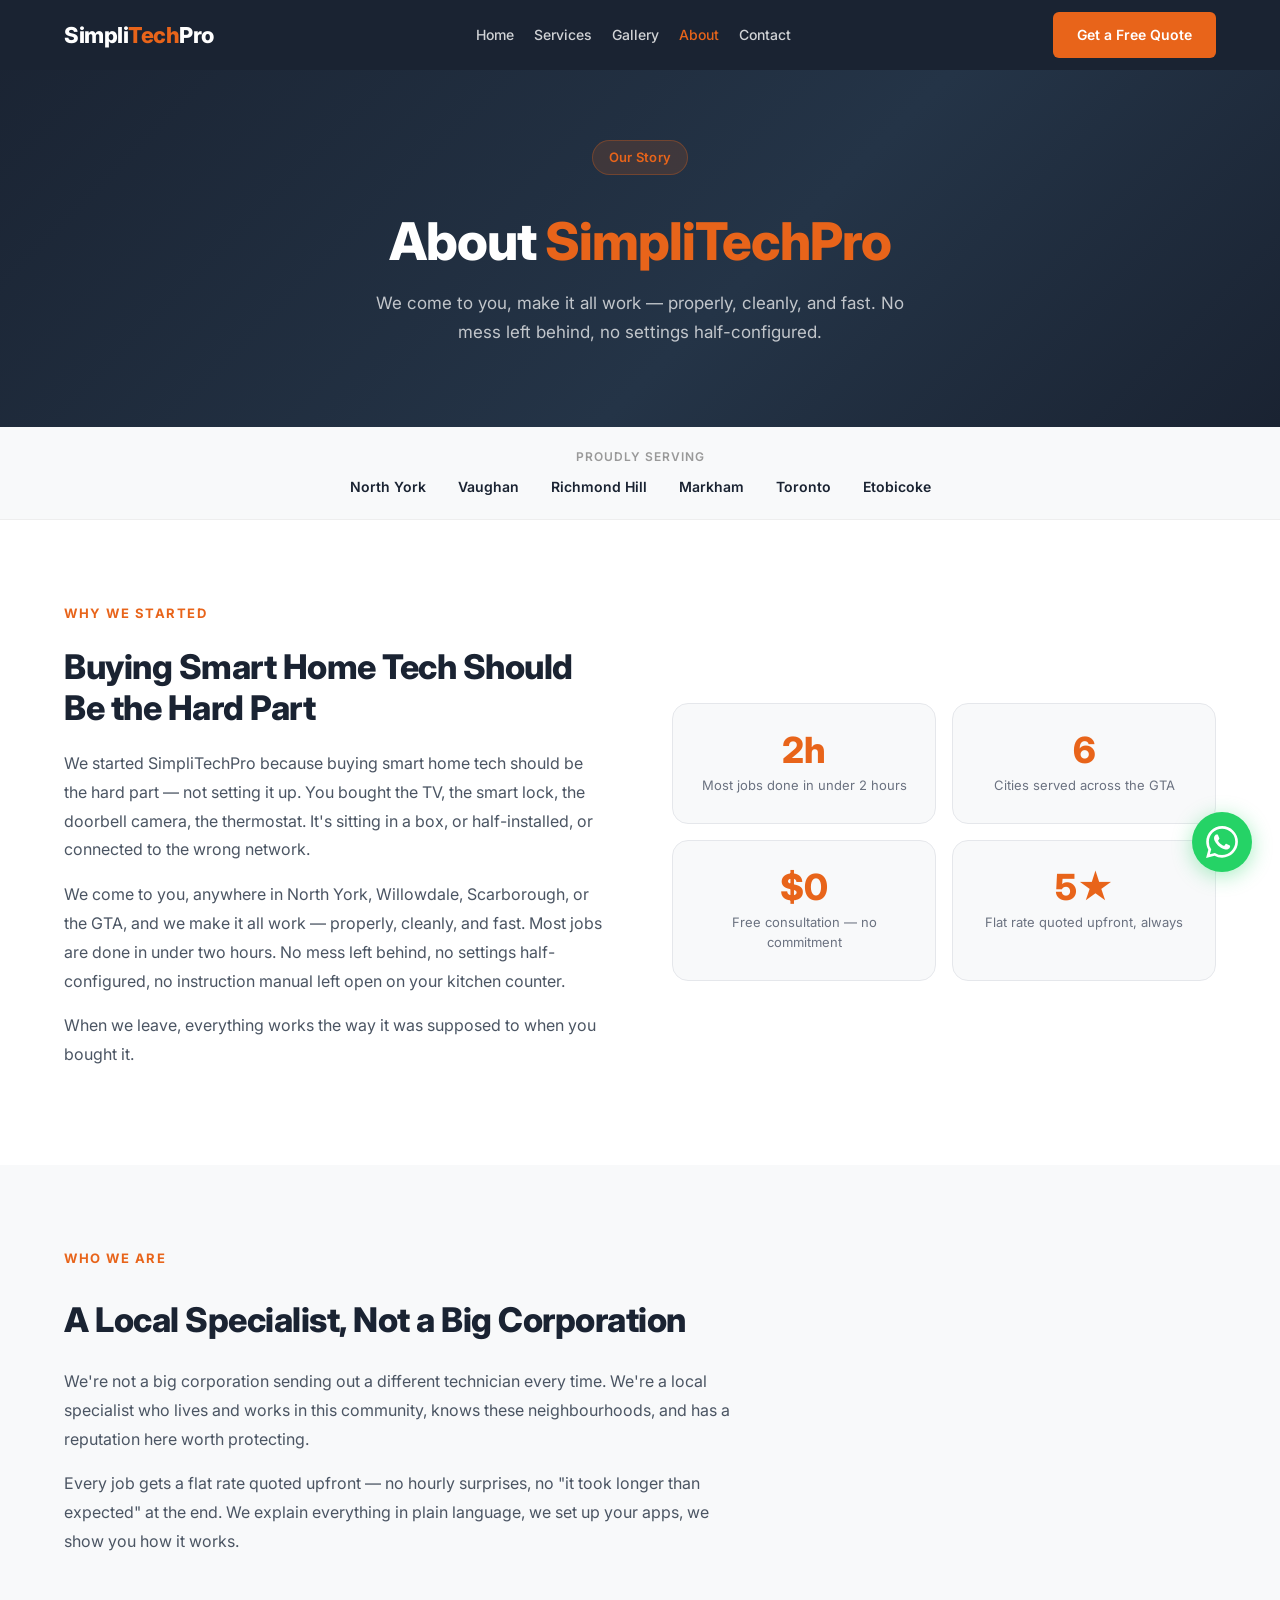
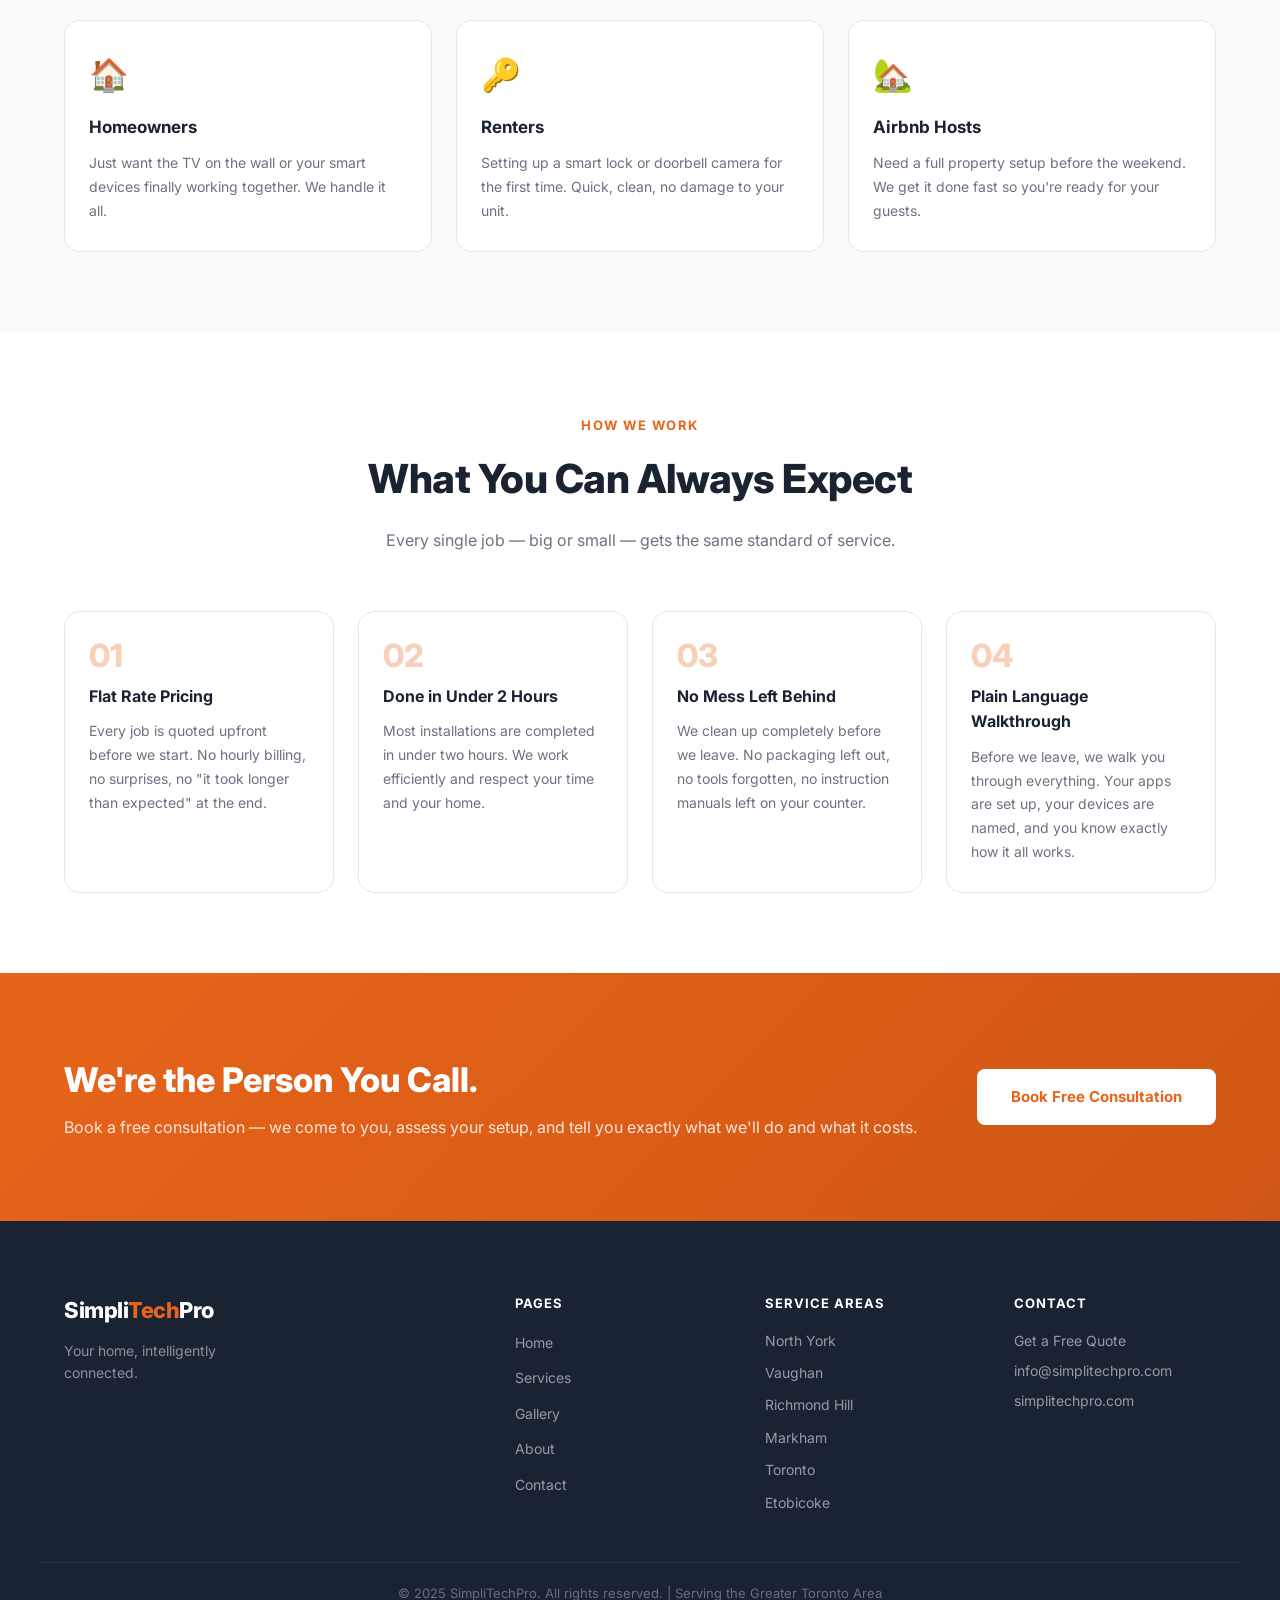
==== commit ae1e7fa8: "SEO updates, phone number, mobile quote bar" ====
--- a/about.html
+++ b/about.html
@@ -3,8 +3,8 @@
 <head>
   <meta charset="UTF-8" />
   <meta name="viewport" content="width=device-width, initial-scale=1.0" />
-  <title>About Us | SimpliTechPro — Smart Home Installation GTA</title>
-  <meta name="description" content="SimpliTechPro is a local smart home installation specialist serving North York, Vaughan, Richmond Hill, Markham, Toronto and Etobicoke. Flat rate pricing, same-week service, no mess left behind." />
+  <title>About SimpliTechPro | TV Installer & Smart Home Specialist GTA</title>
+  <meta name="description" content="SimpliTechPro is a local TV installer and smart home specialist serving North York, Toronto and the GTA. Flat rate pricing, same-week service, no mess left behind. Call (647) 804-8245." />
   <meta name="keywords" content="smart home installer North York, local smart home technician GTA, smart home setup Toronto, home automation specialist Vaughan" />
   <meta name="robots" content="index, follow" />
   <link rel="canonical" href="https://simplitechpro.com/about.html" />
@@ -262,6 +262,10 @@
   <div class="whatsapp-tooltip">Chat with us on WhatsApp</div>
 
   <script src="script.js"></script>
-
+<!-- Mobile Sticky Quote Bar -->
+  <div class="mobile-quote-bar">
+    <a href="tel:+16478048245" class="mobile-quote-bar-phone">📞 (647) 804-8245</a>
+    <a href="contact.html">Get a Free Quote →</a>
+  </div>
 </body>
 </html>
--- a/style.css
+++ b/style.css
@@ -142,16 +142,24 @@
   color: #E8641A;
 }
 
+
+
+
+
 .nav-links {
   display: flex;
-  align-items: center;
-  gap: 32px;
-}
-
-.nav-links {
-  display: flex;
+  flex-direction: row;
   align-items: center;
   gap: 20px;
+  list-style: none;
+}
+
+.nav-links a {
+  color: rgba(255,255,255,0.8);
+  font-size: 14px;
+  font-weight: 500;
+  transition: color 0.2s;
+  text-decoration: none;
 }
 
 .nav-links a:hover,
@@ -521,6 +529,14 @@
     display: flex;
   }
 
+  .nav-links.open {
+    display: flex;
+  }
+
+  .nav-links.open {
+    display: flex;
+  }
+
   .hamburger {
     display: flex;
   }
@@ -563,7 +579,7 @@
 
   /* Services */
   .services-grid {
-    grid-template-columns: repeat(2, 1fr);
+    grid-template-columns: 1fr;
     align-items: start;
   }
 
@@ -1377,3 +1393,174 @@
   opacity: 1;
   transform: translateX(0);
 }
+
+/* ── FOOTER ── */
+.footer {
+  background-color: #1a2332;
+  padding: 72px 0 0;
+}
+
+.footer-inner {
+  display: grid;
+  grid-template-columns: 2fr 1fr 1fr 1fr;
+  gap: 48px;
+  padding-bottom: 48px;
+  border-bottom: 1px solid rgba(255,255,255,0.08);
+}
+
+.footer-brand p {
+  font-size: 14px;
+  color: rgba(255,255,255,0.5);
+  margin-top: 12px;
+  max-width: 220px;
+  line-height: 1.6;
+}
+
+.footer h4 {
+  font-size: 13px;
+  font-weight: 700;
+  color: #ffffff;
+  text-transform: uppercase;
+  letter-spacing: 1px;
+  margin-bottom: 16px;
+}
+
+.footer-links ul,
+.footer-areas ul {
+  display: flex;
+  flex-direction: column;
+  gap: 10px;
+}
+
+.footer-links a {
+  font-size: 14px;
+  color: rgba(255,255,255,0.55);
+  transition: color 0.2s;
+}
+
+.footer-links a:hover {
+  color: #E8641A;
+}
+
+.footer-areas li {
+  font-size: 14px;
+  color: rgba(255,255,255,0.55);
+}
+
+.footer-contact p {
+  font-size: 14px;
+  color: rgba(255,255,255,0.55);
+  margin-bottom: 8px;
+}
+
+.footer-contact a {
+  color: rgba(255,255,255,0.55);
+  transition: color 0.2s;
+}
+
+.footer-contact a:hover {
+  color: #E8641A;
+}
+
+.footer-bottom {
+  padding: 20px 0;
+}
+
+.footer-bottom p {
+  font-size: 13px;
+  color: rgba(255,255,255,0.35);
+  text-align: center;
+}
+
+/* ── CTA BANNER ── */
+.cta-banner {
+  background: linear-gradient(135deg, #E8641A 0%, #cf5715 100%);
+  padding: 80px 0;
+}
+
+.cta-inner {
+  display: flex;
+  align-items: center;
+  justify-content: space-between;
+  gap: 40px;
+  flex-wrap: wrap;
+}
+
+.cta-inner h2 {
+  font-size: clamp(24px, 3vw, 34px);
+  font-weight: 800;
+  color: #ffffff;
+  margin-bottom: 8px;
+}
+
+.cta-inner p {
+  font-size: 16px;
+  color: rgba(255,255,255,0.85);
+}
+
+/* ── FOOTER MOBILE ── */
+@media (max-width: 1024px) {
+  .footer-inner {
+    grid-template-columns: 1fr 1fr;
+    gap: 36px;
+  }
+}
+
+@media (max-width: 768px) {
+  .footer-inner {
+    grid-template-columns: 1fr;
+    gap: 32px;
+  }
+
+  .cta-inner {
+    flex-direction: column;
+    text-align: center;
+  }
+}
+
+/* ── MOBILE STICKY QUOTE BAR ── */
+.mobile-quote-bar {
+  display: none;
+  position: fixed;
+  bottom: 0;
+  left: 0;
+  right: 0;
+  background: #1a2332;
+  padding: 12px 20px;
+  z-index: 9990;
+  border-top: 2px solid #E8641A;
+  flex-direction: row;
+  align-items: center;
+  justify-content: space-between;
+  gap: 12px;
+}
+
+.mobile-quote-bar a {
+  background: #E8641A;
+  color: #fff;
+  font-size: 14px;
+  font-weight: 700;
+  padding: 10px 20px;
+  border-radius: 8px;
+  text-decoration: none;
+  flex: 1;
+  text-align: center;
+}
+
+.mobile-quote-bar-phone {
+  color: #fff;
+  font-size: 13px;
+  font-weight: 600;
+  text-decoration: none;
+  white-space: nowrap;
+}
+
+@media (max-width: 768px) {
+  .mobile-quote-bar {
+    display: flex;
+  }
+
+  .whatsapp-float {
+    bottom: 80px;
+  }
+}
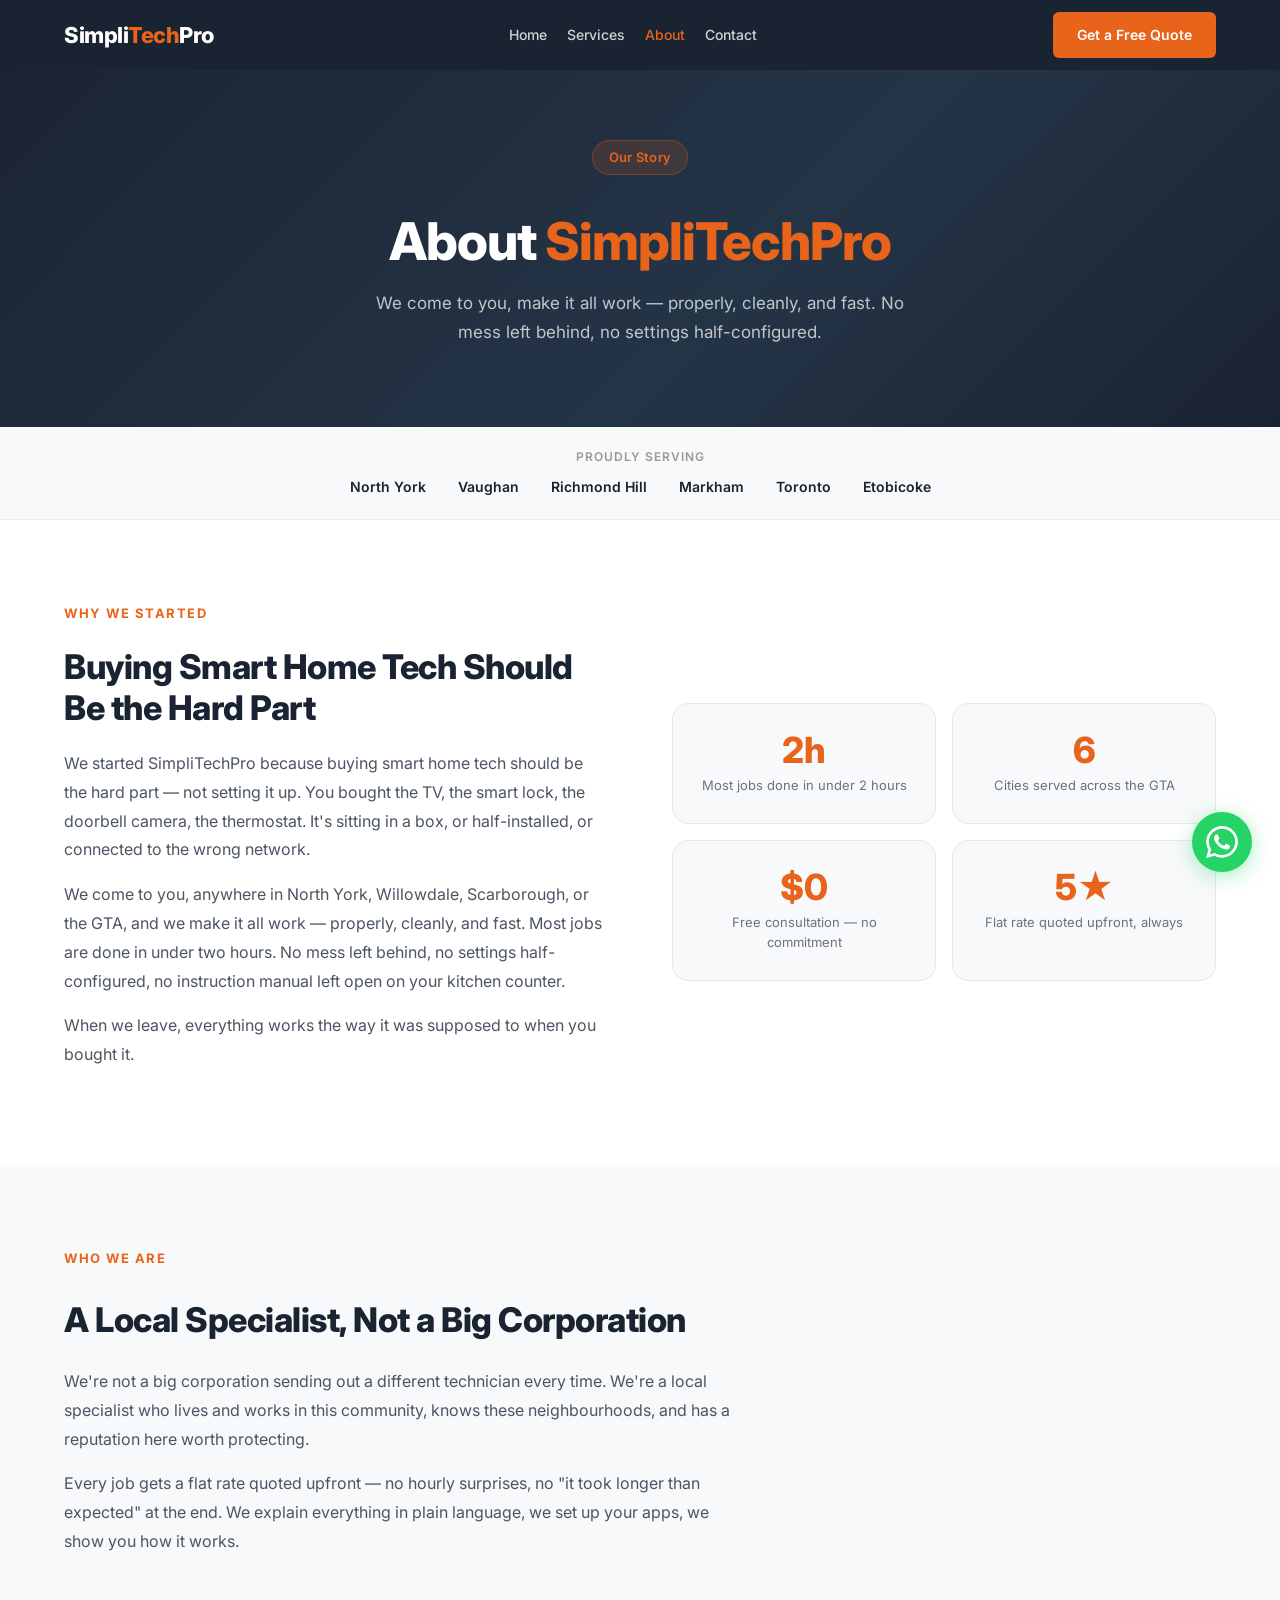
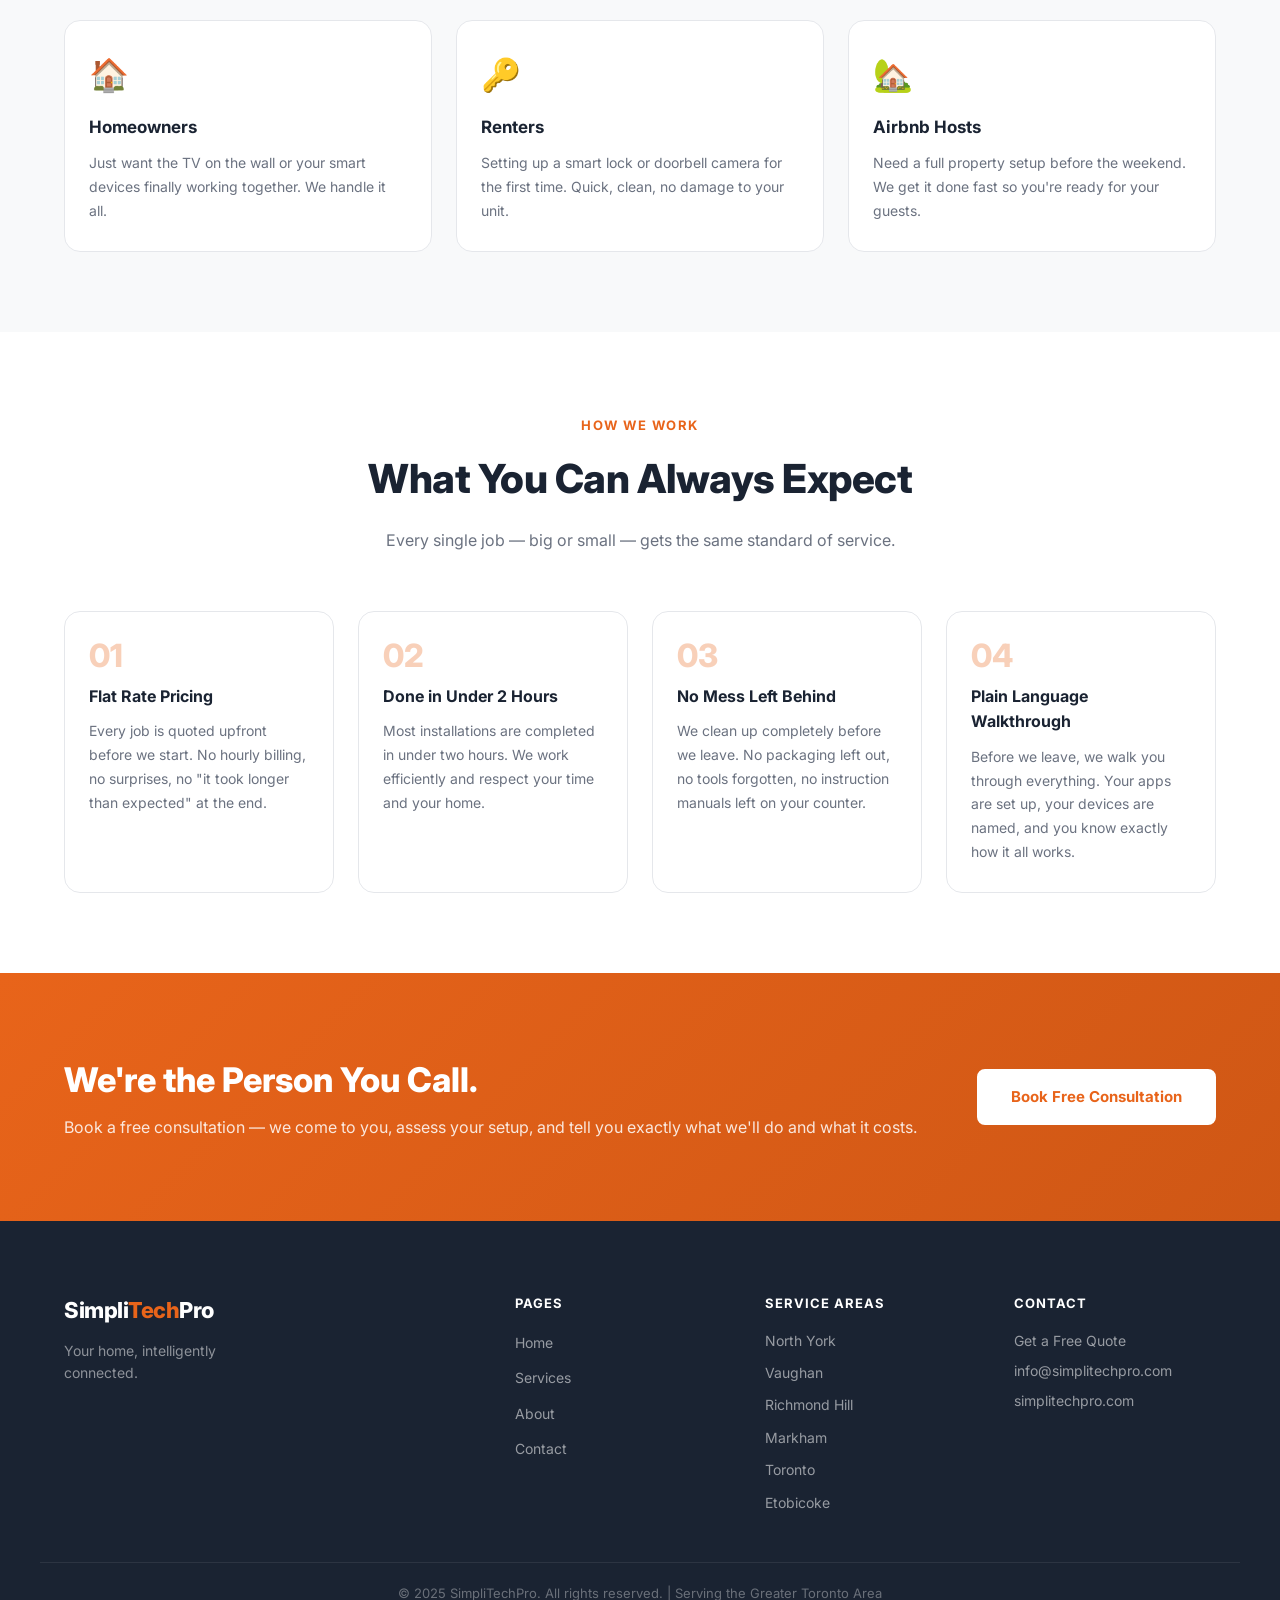
==== commit 976631ec: "remove gallery link until photos ready" ====
--- a/about.html
+++ b/about.html
@@ -61,7 +61,7 @@
         <ul class="nav-links" id="navLinks">
           <li><a href="index.html">Home</a></li>
           <li><a href="services.html">Services</a></li>
-          <li><a href="gallery.html">Gallery</a></li>
+          
           <li><a href="about.html" class="active">About</a></li>
           <li><a href="contact.html">Contact</a></li>
         </ul>
@@ -220,7 +220,7 @@
         <ul>
           <li><a href="index.html">Home</a></li>
           <li><a href="services.html">Services</a></li>
-          <li><a href="gallery.html">Gallery</a></li>
+          
           <li><a href="about.html">About</a></li>
           <li><a href="contact.html">Contact</a></li>
         </ul>
